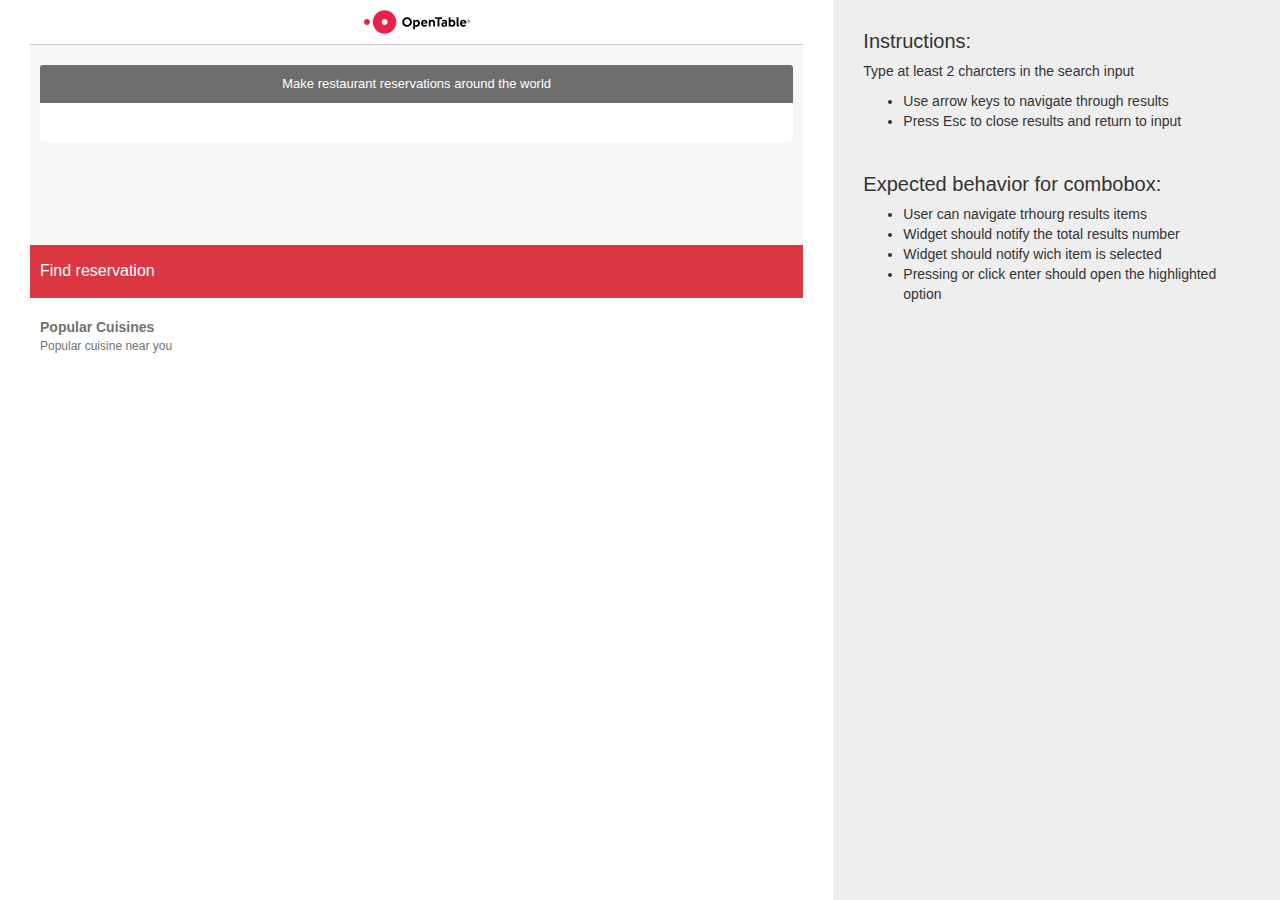
==== search.html @ 9e3cfa62 "added chromevox lite" ====
<!DOCTYPE html>
<html>
<head>
  <meta charset="utf-8">
  <meta name="viewport" content="width=device-width">
  <title>Opentable home</title>
  <link rel="stylesheet" href="https://maxcdn.bootstrapcdn.com/bootstrap/3.3.7/css/bootstrap.min.css" >

  <link rel="stylesheet" href="style.css">
</head>
<body>
  <div class="flexbox-container">

  <main>
    <nav>
      <img src="img/logo.svg" alt="" class="logo">
    </nav>
    <header class="search-header">
      <h1>Make restaurant reservations around the world</h1>
      <input type="text" id="search" autofocus
        role='combobox'
        aria-expanded="false"
        aria-autocomplete="inline"
        aria-owns="resultslist"
        onfocus="updateStatus()">

       <div id="resultslist" role="listbox" >
        <p class="result-title">LOCATIONS</p>
        <ul>
          <li><a href="#" tabindex="-1" role="option"><p>Manchester </p> United Kingdom</a></li>
          <li><a href="#" tabindex="-1" role="option"><p>Manila </p>NCR, Philippines</a></li>
          <li><a href="#" tabindex="-1" role="option"><p>Manhattan </p>New York, NY, United States</a>  </li>
          <li><a href="#" tabindex="-1" role="option"><p>Mannheim </p>Germany</a></li>
        </ul>
        <p class="result-title">RESTAURANTS</p>
        <ul>
          <li><a href="#" tabindex="-1" role="option"><p>Manda Le Restaurant &amp; Lounge</p>Tucson</a></li>
          <li><a href="#" tabindex="-1" role="option"><p>Manuels Restaurant </p>Tucson</a></li>
          <li><a href="#" tabindex="-1" role="option"><p>Man cuso's Restuarant </p>Phoenix / Arizona</a></li>
          <li><a href="#" tabindex="-1" role="option"><p>WrigleyMansion - Geordie's </p> Phoenix / Arizona</a></li>
          <li><a href="#" tabindex="-1" role="option"><p>TheMandarin Grill </p>Tucson</a></li>
          <li><a href="#" tabindex="-1" role="option"><p>Cafe DeManuel </p>Phoenix / Arizona</a></li>
          <li><a href="#" tabindex="-1" role="option"><p>Casa Manana </p>Tucson</a></li>
          </ul>
        </div>
        <div id="status" role="status" >

        </div>

    </header>
    <p class="title">Find reservation</p>
    <div class="popular">
      <p class="subtitle">Popular Cuisines</p>
      <p>Popular cuisine near you</p>
    </div>
  </main>
  <aside>
    <h3>Instructions:</h3>
    <p>Type at least 2 charcters in the search input</p>
    <ul>
      <li>Use arrow keys to navigate through results</li>
      <li>Press Esc to close results and return to input</li>
    </ul>
    <hr>

    <h3>Expected behavior for combobox:</h3>
    <ul>
      <li>User can navigate trhourg results items</li>
      <li>Widget should notify the total results number</li>
      <li>Widget should notify wich item is selected</li>
      <li>Pressing or click enter should open the highlighted option</li>
    </ul>
  </aside>
</div>



<script src="index.js"></script>

</body>
</html>
---- style.css ----
body{
  background-color: #eee;
  font-family: source-sans-pro,sans-serif;
  font-size: 1.4rem;
  line-height: 1.42857;
}

.flexbox-container {
	display: flex;
}

.flexbox-container > aside  {
	padding: 10px 30px;
  flex: 1;
}

main{
  background-color:#fff;
  height:100vh;
  padding: 0px 30px;
  flex: 2;
}

nav{
  padding: 10px 15px;
    border-bottom: 1px solid #ccc;
    background-color: #fff;
    height: 45px;
}

nav .logo{
  display: block;
  width: 106px;
  height: 24px;
  margin: 0 auto;
}

.search-header {
    background-color: #f7f7f7;
    background-image: url(https://cdn.otstatic.com/mobileweb/mobile-web-frontend/images/Hero-chocolate-2.jpg);
    background-size: cover;
    padding: 20px 10px 20px 10px;
    text-align: center;
    height: 200px
}
h1{
  font-size: 1.3rem;
  color: #fff;
  margin: 0;
  background-color: rgba(51,51,51,.7);
  border-radius: 3px 3px 0 0;
  padding: 12px;
}
.title{
  width: 100%;
  font-size: 1.6rem;
  color: #fff;
  background-color: #da3743;
  display: block;
  padding: 15px 10px;
  margin: 0
}
.subtitle{
  font-size: 1.4rem;
  font-weight: 700;
  margin: 0
}

.popular{
  background-color: #fff;
  padding: 20px 10px 10px 10px;
  font-size: 1.2rem;
  font-weight: lighter;
  color: #717171;
}

.popular .title{
  margin: 0;
  padding: 0;
  font-size: 1.4rem;
  font-weight: 700;
  color:#333
}

#search{
  display: block;
  background-color: #fff;
  color: #333;
  font-size: 1.5rem;
  border-radius: 0 0 4px 4px;
  border: none;
  padding: 10px;
  outline: none;
  font-size: 1.3rem;
  width: 100%
}

header{
  position: relative;
}
#resultslist{
  text-align: left;
  margin-top: 5px;
  border-radius: 3px;
  -webkit-box-shadow: 0 1px 2px 0 #ccc;
  box-shadow: 0 1px 2px 0 #ccc;
  position: absolute;
  background-color: #fff;
  width: 98%;
  max-height: 70vh;
  overflow-x: scroll;
  overflow-y: hidden;
  display: none;

}
.result-title{
  border-radius: inherit;
  padding: 10px;
  padding-left: 15px;
  margin: 0;
  text-align: left;
  font-size: 1.2rem;
  font-weight: 700;
  color: #717171;
  background-color: #f7f7f7;
}
#resultslist ul {
  list-style: none;
  padding: 0
}
#resultslist ul li{
  padding: 10px 20px;
  border-bottom: 1px solid #ccc
}
#resultslist ul li a  {
  color: #717171;
  font-size: 1.3rem;
  font-weight: 400;
  text-decoration: none;
}

#resultslist ul li a p {
  color: #333;
  font-size: 1.5rem;
  font-weight: 400;
    margin: 0;
}

#status{

}

h3{
  font-size: 2rem
}
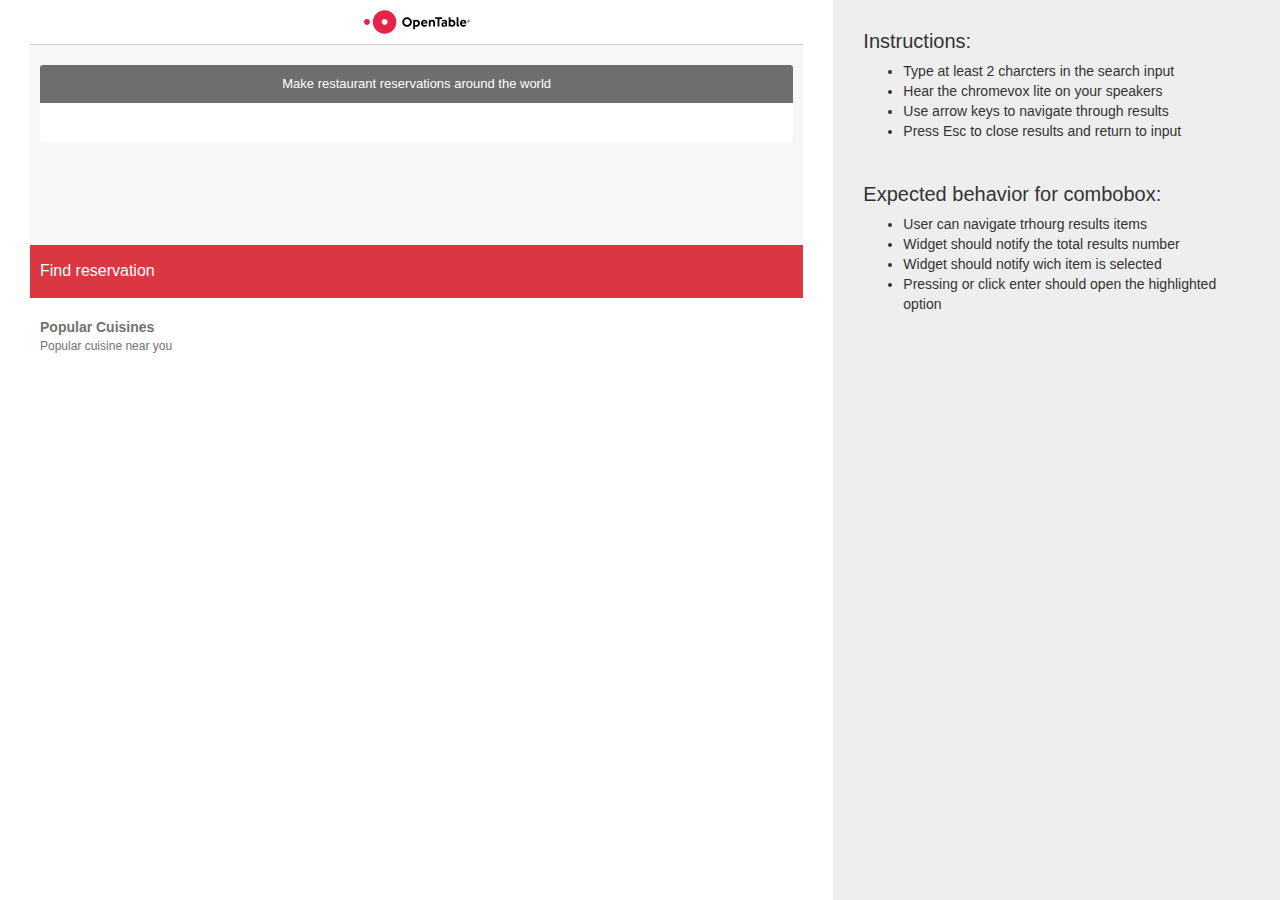
==== commit e4e4f190: "instructions" ====
--- a/search.html
+++ b/search.html
@@ -56,8 +56,10 @@
   </main>
   <aside>
     <h3>Instructions:</h3>
-    <p>Type at least 2 charcters in the search input</p>
+    <p></p>
     <ul>
+      <li>Type at least 2 charcters in the search input</li>
+      <li>Hear the chromevox lite on your speakers</li>
       <li>Use arrow keys to navigate through results</li>
       <li>Press Esc to close results and return to input</li>
     </ul>
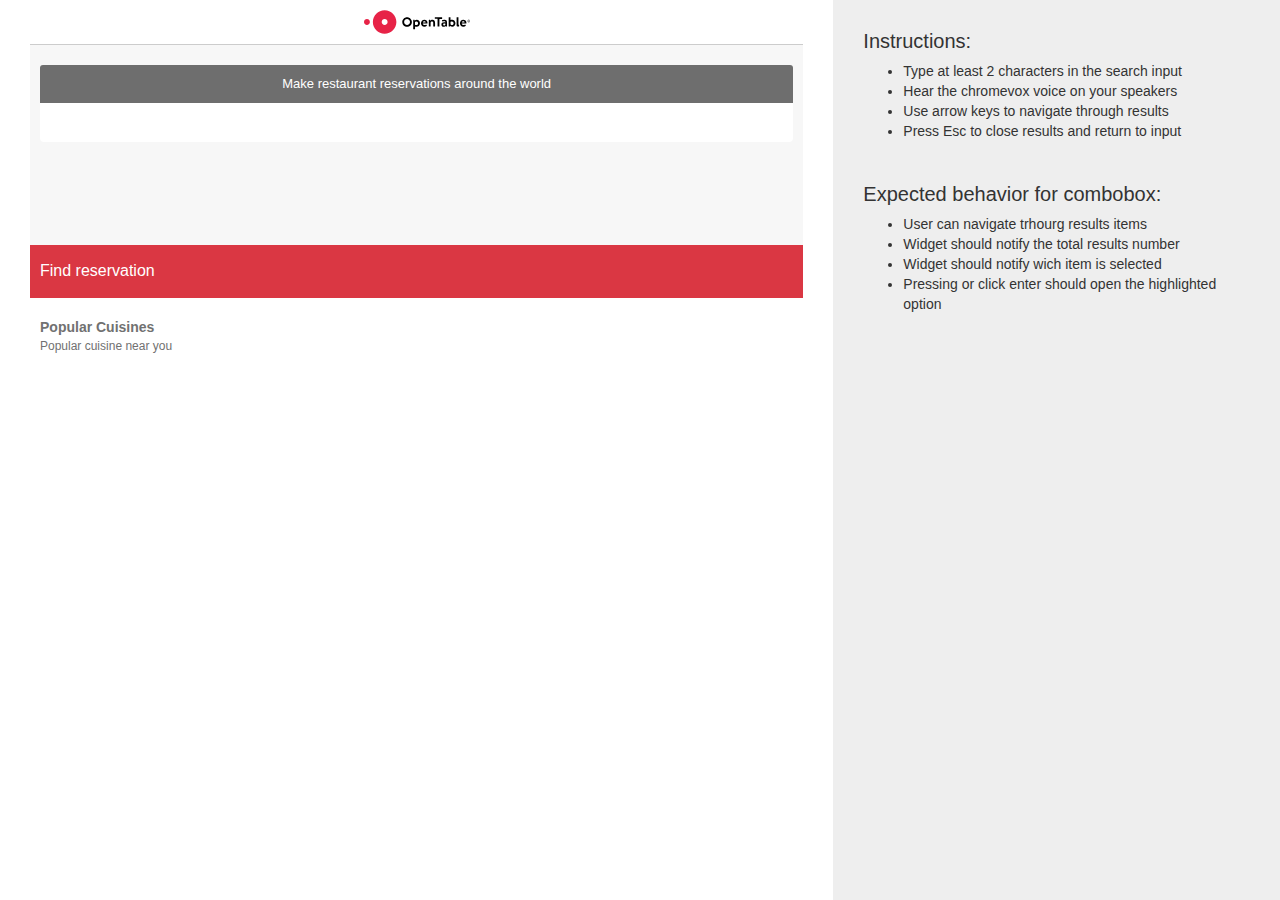
==== commit 826099d3: "Update search.html" ====
--- a/search.html
+++ b/search.html
@@ -58,8 +58,8 @@
     <h3>Instructions:</h3>
     <p></p>
     <ul>
-      <li>Type at least 2 charcters in the search input</li>
-      <li>Hear the chromevox lite on your speakers</li>
+      <li>Type at least 2 characters in the search input</li>
+      <li>Hear the chromevox  voice on your speakers</li>
       <li>Use arrow keys to navigate through results</li>
       <li>Press Esc to close results and return to input</li>
     </ul>
